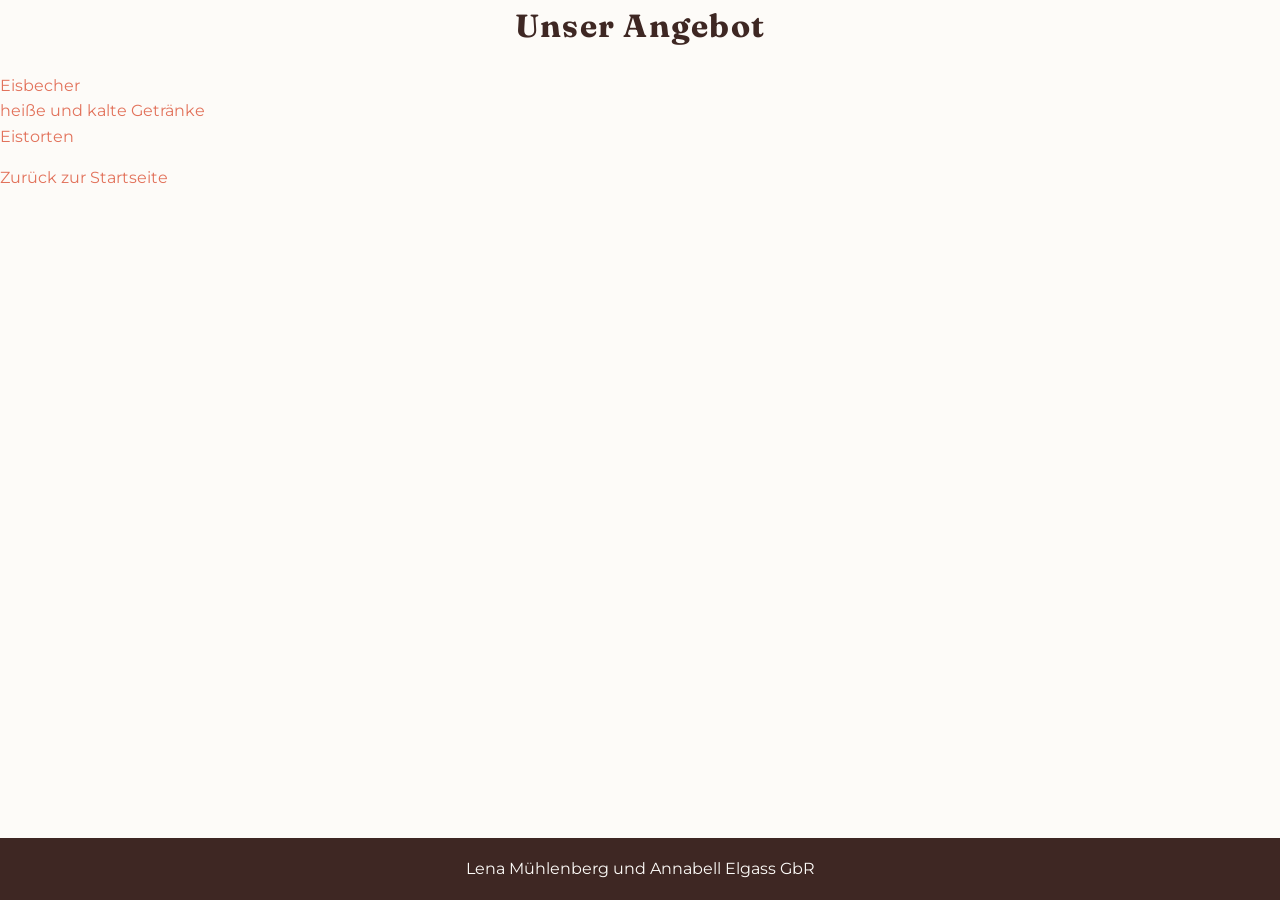
==== angebot.html @ 0abbcf3c "erster Stand der Website für das Eiscafe "Eis am Kreis"" ====
<!DOCTYPE html>
<html lang="de">
<head>
	<meta charset="UTF-8">
	<title>Eis am Kreis - Angebot</title>
	<link rel="stylesheet" href="style.css">
</head>

<body>
	<h1>Unser Angebot</h1>

	<a href="eisbecher.html">Eisbecher</a><br>
	<a href="getränke.html">heiße und kalte Getränke</a><br>
	<a href="eistorten.html">Eistorten</a><br>

	<p><a href="Website.html">Zurück zur Startseite</a></p>

	<footer>
		Lena Mühlenberg und Annabell Elgass GbR <br>
	</footer>
</body>
</html>
---- style.css ----
/* Import Google Fonts for modern font */
@import url('https://fonts.googleapis.com/css2?family=Fraunces:wght@400;500;700&family=Montserrat:wght@300;400;500;600;700&display=swap');

:root {
    --pistachio: #98FB98;
    --terracotta: #E2725B;
    --golden-honey: #FFD700;
    --dark-chocolate: #3E2723;
    --background-light: #FDFBF8;
}

/* Global styles */
* {
    box-sizing: border-box;
}

body {
    font-family: 'Montserrat', sans-serif;
    background-color: var(--background-light);
    color: var(--dark-chocolate);
    margin: 0;
    padding: 0;
    line-height: 1.6;
}

h1, h2, h3, h4 {
    font-family: 'Fraunces', serif;
    letter-spacing: 0.04em;
    margin-top: 0;
    color: var(--dark-chocolate);
    text-align: center;
}

p, li, a, span, div {
    font-family: 'Montserrat', sans-serif;
}

a {
    color: var(--terracotta);
    text-decoration: none;
}

a:hover {
    color: var(--golden-honey);
}

/* Color blocking sections */
.section-pistachio,
.section-terracotta,
.section-light {
    width: 100%;
    padding: 60px 20px;
}

.section-pistachio {
    background-color: var(--pistachio);
    color: var(--dark-chocolate);
}

.section-terracotta {
    background-color: var(--terracotta);
    color: #ffffff;
}

.section-light {
    background-color: var(--background-light);
    color: var(--dark-chocolate);
}

.section-pistachio h1,
.section-terracotta h1,
.section-light h1,
.section-pistachio h2,
.section-terracotta h2,
.section-light h2,
.section-pistachio h3,
.section-terracotta h3,
.section-light h3 {
    color: inherit;
}

/* Dropdown menu styles */
.dropdown {
    position: fixed;
    top: 20px;
    right: 20px;
    z-index: 1000;
}

.dropbtn {
    background-color: var(--background-light);
    color: var(--dark-chocolate);
    padding: 10px;
    font-size: 16px;
    border: 2px solid var(--terracotta);
    border-radius: 8px;
    cursor: pointer;
    font-family: 'Montserrat', sans-serif;
    display: flex;
    flex-direction: column;
    align-items: center;
    justify-content: center;
}

.dropbtn span {
    display: block;
    width: 20px;
    height: 2px;
    background-color: var(--dark-chocolate);
    margin: 3px 0;
    transition: 0.3s;
}

.dropbtn:hover {
    background-color: #fff6d9;
}

.dropdown-content {
    position: absolute;
    right: 100%;
    top: 0;
    background-color: var(--background-light);
    min-width: 180px;
    box-shadow: 0px 8px 16px rgba(0,0,0,0.2);
    z-index: 1;
    border-radius: 8px;
    border: 1px solid var(--terracotta);
    opacity: 0;
    transform: translateX(100%);
    transition: all 0.3s ease;
    pointer-events: none;
}

.dropdown-content a {
    color: var(--dark-chocolate);
    padding: 12px 16px;
    text-decoration: none;
    display: block;
    border-bottom: 1px solid #ffd7b7;
}

.dropdown-content a:first-child {
    border-radius: 8px 8px 0 0;
}

.dropdown-content a:last-child {
    border-radius: 0 0 8px 8px;
    border-bottom: none;
}

.dropdown-content a:hover {
    background-color: #fff7c4;
}

.dropdown:hover .dropdown-content {
    opacity: 1;
    transform: translateX(0);
    pointer-events: auto;
}

footer {
    background-color: var(--dark-chocolate);
    color: #FDFBF8;
    text-align: center;
    padding: 18px 10px;
    position: fixed;
    bottom: 0;
    width: 100%;
}
</content>
<parameter name="filePath">/Users/leo/Desktop/html lernen/style.css
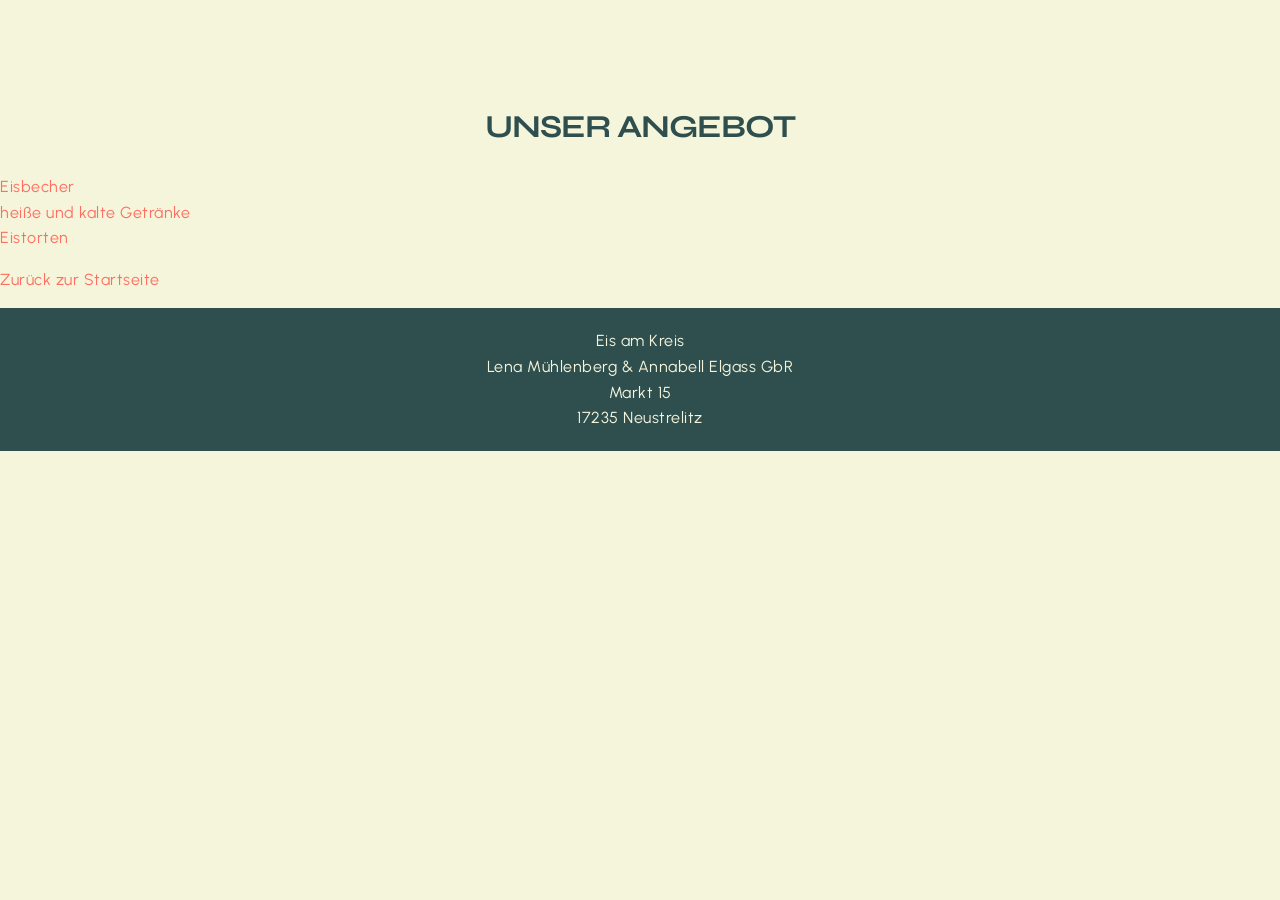
==== commit 5fb252ec: "small changes" ====
--- a/angebot.html
+++ b/angebot.html
@@ -16,7 +16,10 @@
 	<p><a href="Website.html">Zurück zur Startseite</a></p>
 
 	<footer>
-		Lena Mühlenberg und Annabell Elgass GbR <br>
+	Eis am Kreis<br>
+	Lena Mühlenberg & Annabell Elgass GbR <br>
+	Markt 15 <br>
+	17235 Neustrelitz <br>
 	</footer>
 </body>
 </html>
--- a/style.css
+++ b/style.css
@@ -1,171 +1,268 @@
 /* Import Google Fonts for modern font */
-@import url('https://fonts.googleapis.com/css2?family=Fraunces:wght@400;500;700&family=Montserrat:wght@300;400;500;600;700&display=swap');
+@import url('https://fonts.googleapis.com/css2?family=Syne:wght@400;500;600;700&family=Urbanist:wght@300;400;500;600;700&display=swap');
 
 :root {
-    --pistachio: #98FB98;
-    --terracotta: #E2725B;
-    --golden-honey: #FFD700;
-    --dark-chocolate: #3E2723;
-    --background-light: #FDFBF8;
-}
-
-/* Global styles */
+    --electric-coral: #FF6F61;
+    --oat-milk: #F5F5DC;
+    --charcoal-teal: #2F4F4F;
+    --icy-blue: #D1E8E2;
+}
+
 * {
     box-sizing: border-box;
 }
 
+html {
+    min-height: 100%;
+}
+
 body {
-    font-family: 'Montserrat', sans-serif;
-    background-color: var(--background-light);
-    color: var(--dark-chocolate);
+    font-family: 'Urbanist', sans-serif;
+    background-color: var(--oat-milk);
+    color: var(--charcoal-teal);
     margin: 0;
     padding: 0;
+    padding-top: 80px;
     line-height: 1.6;
-}
-
-h1, h2, h3, h4 {
-    font-family: 'Fraunces', serif;
-    letter-spacing: 0.04em;
-    margin-top: 0;
-    color: var(--dark-chocolate);
+    letter-spacing: 0.5px;
+}
+
+.page-main {
+    position: relative;
+}
+
+.section-1 {
+    width: 100%;
+    padding: 80px 40px;
+    margin: 0 0 60px;
+    background-color: var(--icy-blue);
+    color: var(--charcoal-teal);
+    position: relative;
+    z-index: 5;
+}
+
+.page-layout {
+    display: grid;
+    grid-template-columns: minmax(320px, 45%) minmax(320px, 55%);
+    align-items: start;
+    column-gap: 0;
+}
+
+.hero-panel {
+    position: sticky;
+    top: 80px;
+    align-self: start;
+    min-height: calc(100vh - 80px);
+    background-image: url('eisladen.jpeg');
+    background-size: cover;
+    background-position: center 50%;
+    background-repeat: no-repeat;
+}
+
+.page-content {
+    padding: 40px;
+}
+
+.section-2,
+.section-3 {
+    position: relative;
+    z-index: 2;
+    margin: 40px 0 0;
+    width: calc(100% + 40px);
+    margin-left: -40px;
+    padding: 80px 40px;
+    box-shadow: 0 20px 45px rgba(0, 0, 0, 0.08);
+}
+
+.section-2 {
+    background-color: rgba(245, 245, 220, 0.88);
+    color: var(--charcoal-teal);
+}
+
+.section-3 {
+    background-color: rgba(255, 111, 97, 0.92);
+    color: #ffffff;
+}
+
+@media (max-width: 900px) {
+    .page-layout {
+        grid-template-columns: 1fr;
+    }
+
+    .hero-panel {
+        position: relative;
+        top: 0;
+        min-height: 360px;
+    }
+
+    .page-content {
+        padding: 20px;
+    }
+
+    .section-2,
+    .section-3 {
+        width: 100%;
+        margin-left: 0;
+    }
+}
+
+@media (max-width: 900px) {
+    .page-layout {
+        grid-template-columns: 1fr;
+    }
+
+    .hero-panel {
+        position: relative;
+        top: 0;
+        min-height: 360px;
+    }
+
+    .page-content {
+        padding: 20px;
+    }
+}
+
+.top-nav {
+    position: fixed;
+    top: 0;
+    left: 0;
+    width: 100%;
+    display: grid;
+    grid-template-columns: minmax(180px, 1fr) auto minmax(180px, 1fr);
+    align-items: center;
+    column-gap: 20px;
+    padding: 16px 24px;
+    background-color: var(--oat-milk);
+    border-bottom: 1px solid var(--charcoal-teal);
+    z-index: 10000;
+}
+
+.top-nav .logo {
+    font-family: 'Syne', sans-serif;
+    font-weight: 700;
+    font-size: 36px;
+    color: var(--charcoal-teal);
+    text-decoration: none;
+    justify-self: center;
+}
+
+.top-nav nav {
+    display: flex;
+    gap: 20px;
+}
+
+.top-nav .nav-left {
+    justify-self: center;
+}
+
+.top-nav .nav-right {
+    justify-self: center;
+}
+
+.top-nav nav.nav-left,
+.top-nav nav.nav-right {
+    justify-content: center;
+    min-width: 180px;
+}
+
+.top-nav .nav-item {
+    color: var(--charcoal-teal);
+    font-family: 'Urbanist', sans-serif;
+    text-transform: uppercase;
+    letter-spacing: 0.5px;
+    text-decoration: none;
+    font-weight: 600;
+}
+
+.top-nav .nav-item:hover {
+    color: var(--electric-coral);
+}
+
+h1, h2 {
+    font-family: 'Syne', sans-serif;
+    text-transform: uppercase;
+    letter-spacing: -1px;
+    color: var(--charcoal-teal);
     text-align: center;
-}
-
-p, li, a, span, div {
-    font-family: 'Montserrat', sans-serif;
+    font-weight: 700;
+}
+
+h3 {
+    font-family: 'Urbanist', sans-serif;
+    letter-spacing: 0.5px;
+    color: var(--charcoal-teal);
+}
+
+p, li, span, div {
+    font-family: 'Urbanist', sans-serif;
+    letter-spacing: 0.5px;
 }
 
 a {
-    color: var(--terracotta);
+    color: var(--electric-coral);
     text-decoration: none;
 }
 
 a:hover {
-    color: var(--golden-honey);
-}
-
-/* Color blocking sections */
-.section-pistachio,
-.section-terracotta,
-.section-light {
-    width: 100%;
-    padding: 60px 20px;
-}
-
-.section-pistachio {
-    background-color: var(--pistachio);
-    color: var(--dark-chocolate);
-}
-
-.section-terracotta {
-    background-color: var(--terracotta);
+    color: var(--charcoal-teal);
+}
+
+.section-1 {
+    background-color: var(--oat-milk);
+    color: var(--charcoal-teal);
+    width: 100%;
+    padding: 80px 40px;
+    margin: 40px 0;
+}
+.section-2,
+.section-3 {
+    width: 100%;
+    padding: 80px 40px;
+    margin: 40px 0;
+}
+
+.section-2 {
+    background-color: var(--oat-milk);
+    color: var(--charcoal-teal);
+}
+
+.section-3 {
+    background-color: var(--electric-coral);
     color: #ffffff;
 }
 
-.section-light {
-    background-color: var(--background-light);
-    color: var(--dark-chocolate);
-}
-
-.section-pistachio h1,
-.section-terracotta h1,
-.section-light h1,
-.section-pistachio h2,
-.section-terracotta h2,
-.section-light h2,
-.section-pistachio h3,
-.section-terracotta h3,
-.section-light h3 {
+.section-1 {
+    background-color: var(--icy-blue);
+    color: var(--charcoal-teal);
+}
+
+.section-oat-milk h1,
+.section-electric-coral h1,
+.section-icy-blue h1,
+.section-oat-milk h2,
+.section-electric-coral h2,
+.section-icy-blue h2,
+.section-oat-milk h3,
+.section-electric-coral h3,
+.section-icy-blue h3 {
     color: inherit;
 }
 
-/* Dropdown menu styles */
-.dropdown {
-    position: fixed;
-    top: 20px;
-    right: 20px;
-    z-index: 1000;
-}
-
-.dropbtn {
-    background-color: var(--background-light);
-    color: var(--dark-chocolate);
-    padding: 10px;
-    font-size: 16px;
-    border: 2px solid var(--terracotta);
-    border-radius: 8px;
-    cursor: pointer;
-    font-family: 'Montserrat', sans-serif;
-    display: flex;
-    flex-direction: column;
-    align-items: center;
-    justify-content: center;
-}
-
-.dropbtn span {
-    display: block;
-    width: 20px;
-    height: 2px;
-    background-color: var(--dark-chocolate);
-    margin: 3px 0;
-    transition: 0.3s;
-}
-
-.dropbtn:hover {
-    background-color: #fff6d9;
-}
-
-.dropdown-content {
-    position: absolute;
-    right: 100%;
-    top: 0;
-    background-color: var(--background-light);
-    min-width: 180px;
-    box-shadow: 0px 8px 16px rgba(0,0,0,0.2);
-    z-index: 1;
-    border-radius: 8px;
-    border: 1px solid var(--terracotta);
-    opacity: 0;
-    transform: translateX(100%);
-    transition: all 0.3s ease;
-    pointer-events: none;
-}
-
-.dropdown-content a {
-    color: var(--dark-chocolate);
-    padding: 12px 16px;
-    text-decoration: none;
-    display: block;
-    border-bottom: 1px solid #ffd7b7;
-}
-
-.dropdown-content a:first-child {
-    border-radius: 8px 8px 0 0;
-}
-
-.dropdown-content a:last-child {
-    border-radius: 0 0 8px 8px;
-    border-bottom: none;
-}
-
-.dropdown-content a:hover {
-    background-color: #fff7c4;
-}
-
-.dropdown:hover .dropdown-content {
-    opacity: 1;
-    transform: translateX(0);
-    pointer-events: auto;
-}
-
+/* Remove rounded corners for Urban Gelato */
+.section-1,
+.section-2,
+.section-3,
 footer {
-    background-color: var(--dark-chocolate);
-    color: #FDFBF8;
+    border-radius: 0;
+}
+
+/* Footer styles */
+footer {
+    background-color: var(--charcoal-teal);
+    color: var(--oat-milk);
     text-align: center;
-    padding: 18px 10px;
-    position: fixed;
+    padding: 20px 10px;
+    position: static;
     bottom: 0;
     width: 100%;
 }
-</content>
-<parameter name="filePath">/Users/leo/Desktop/html lernen/style.css
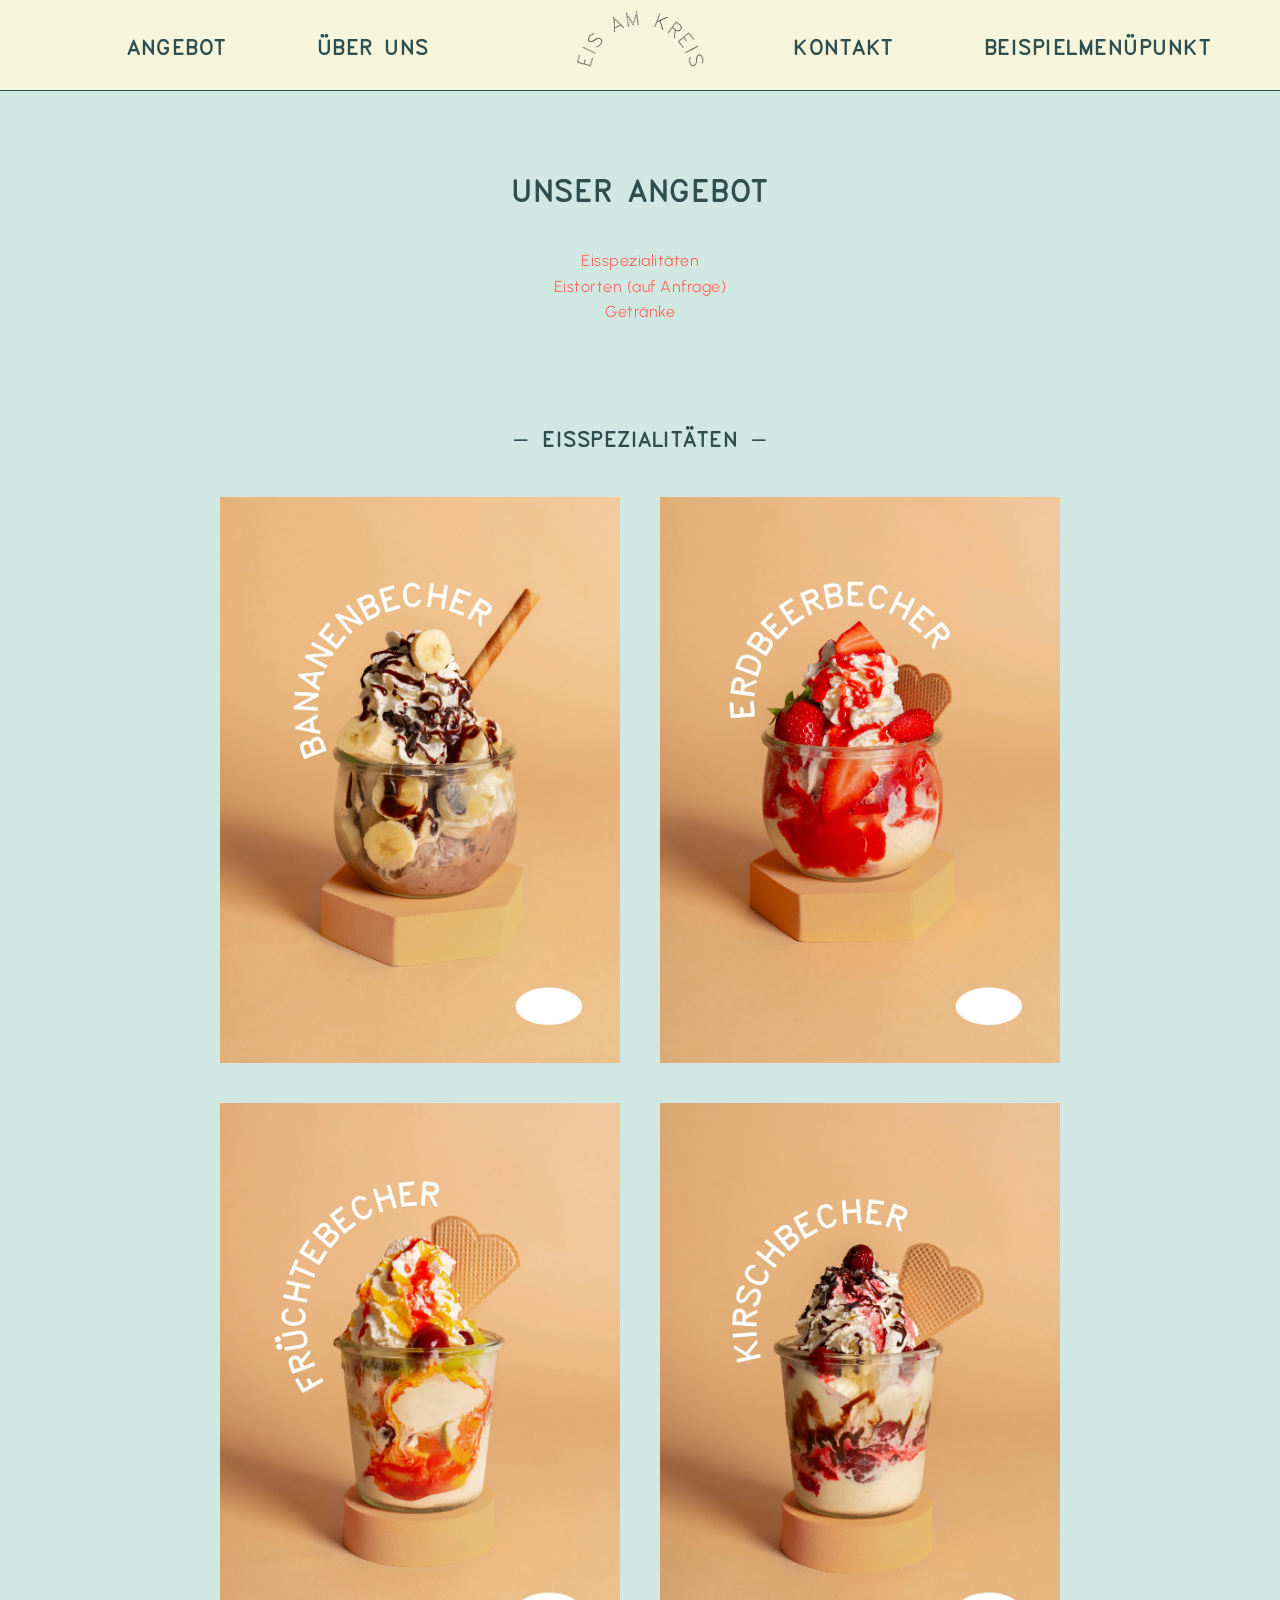
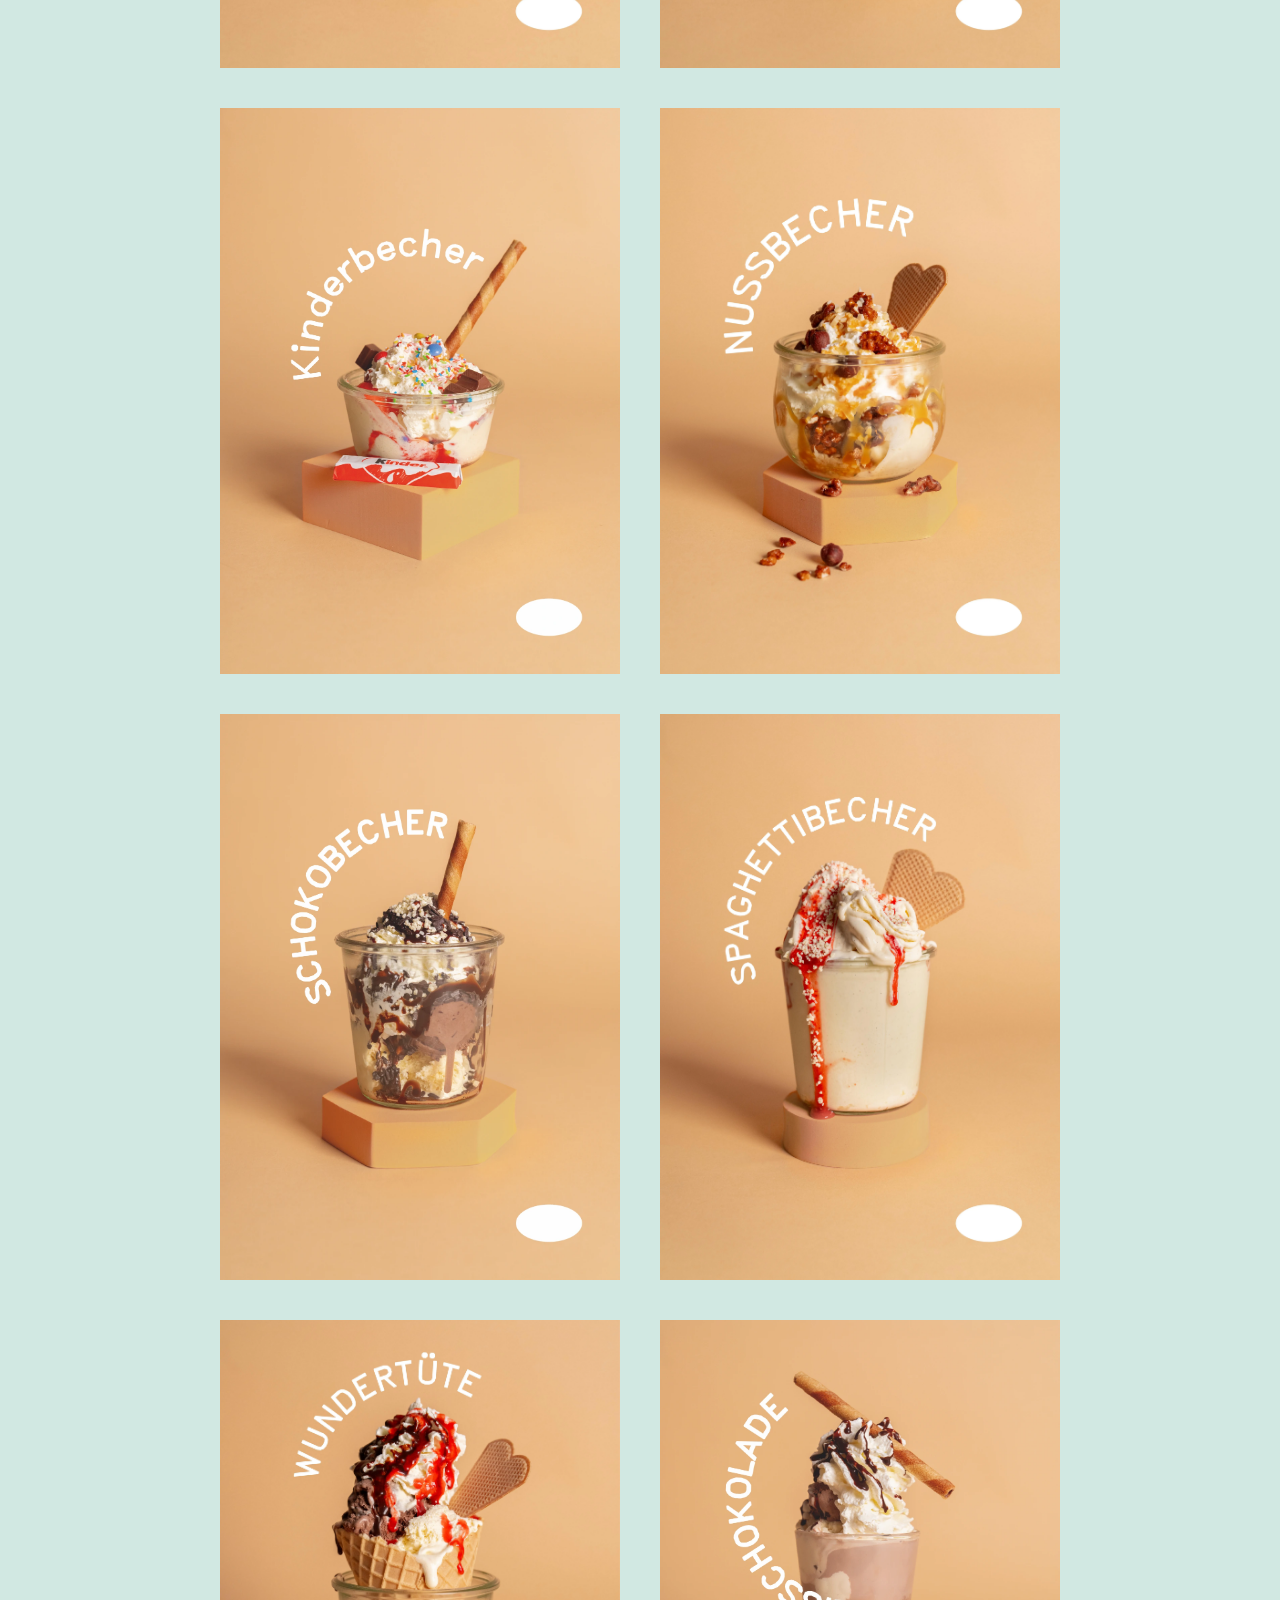
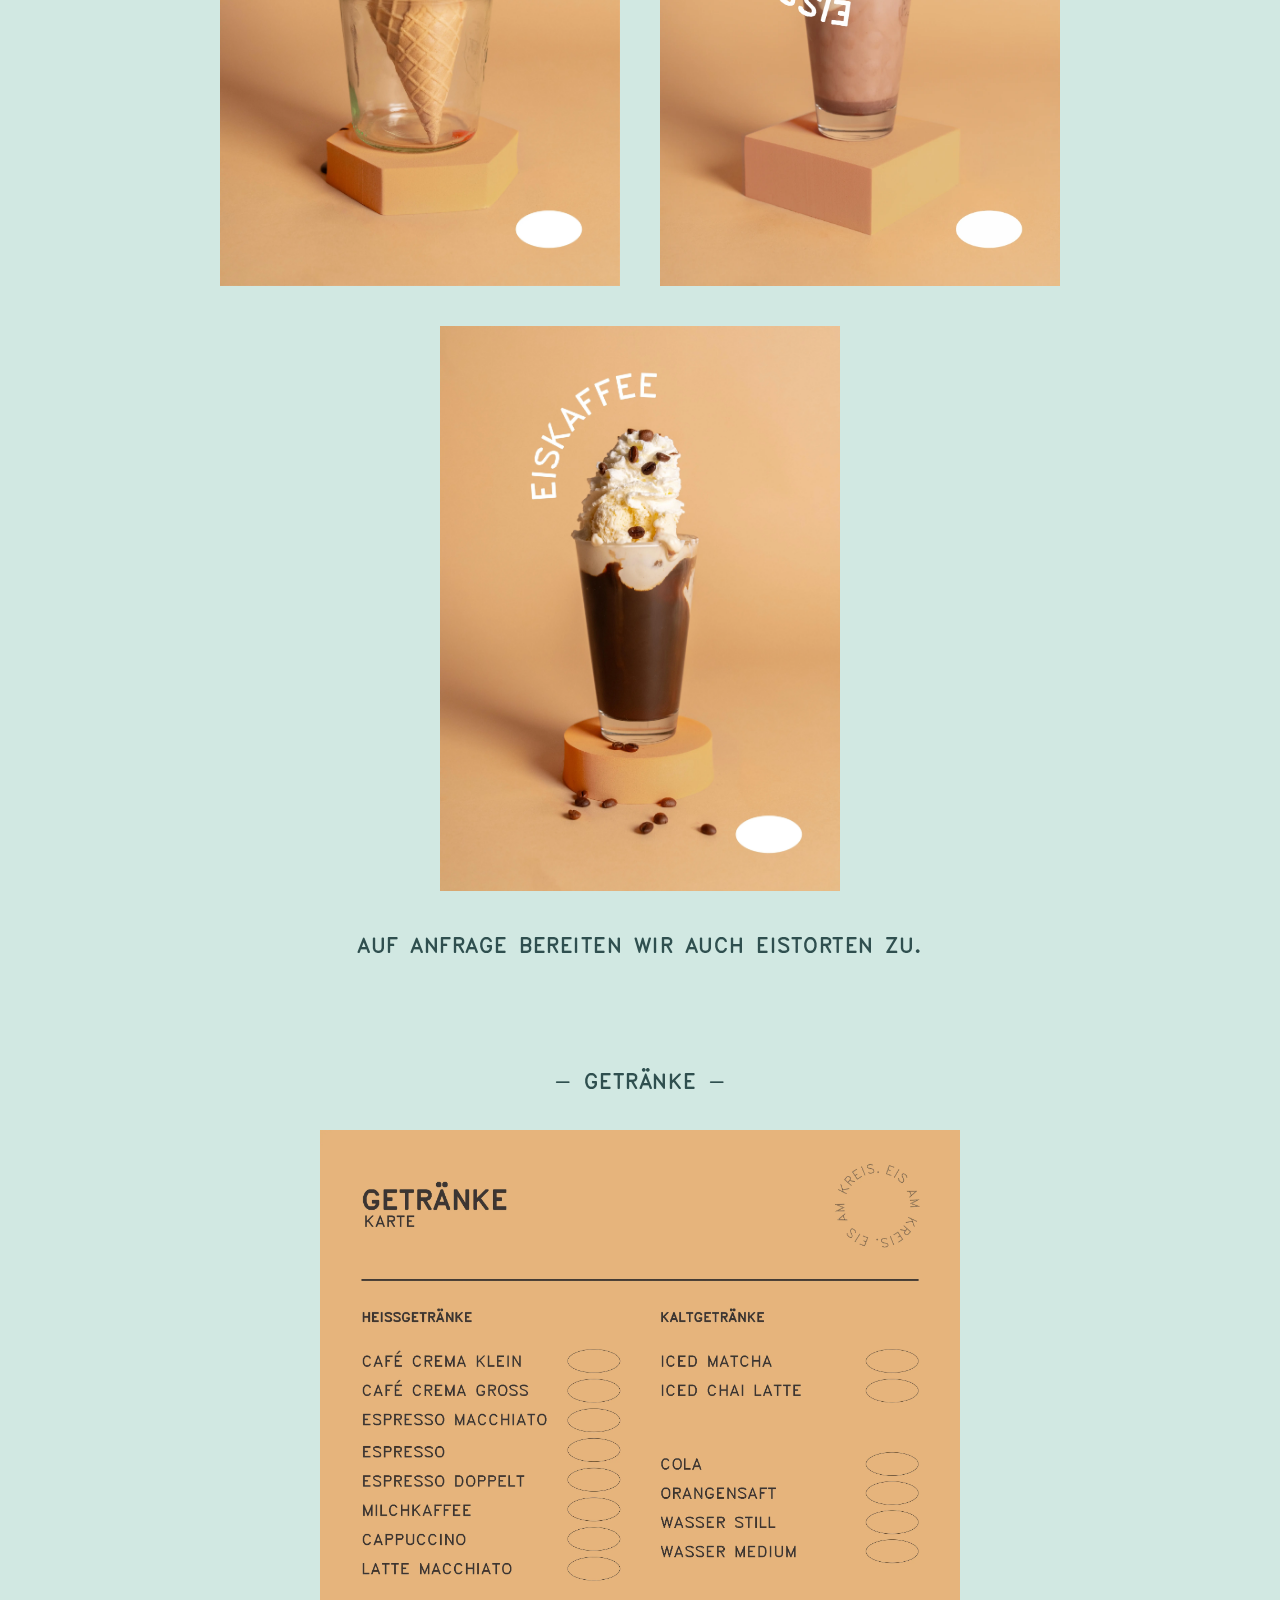
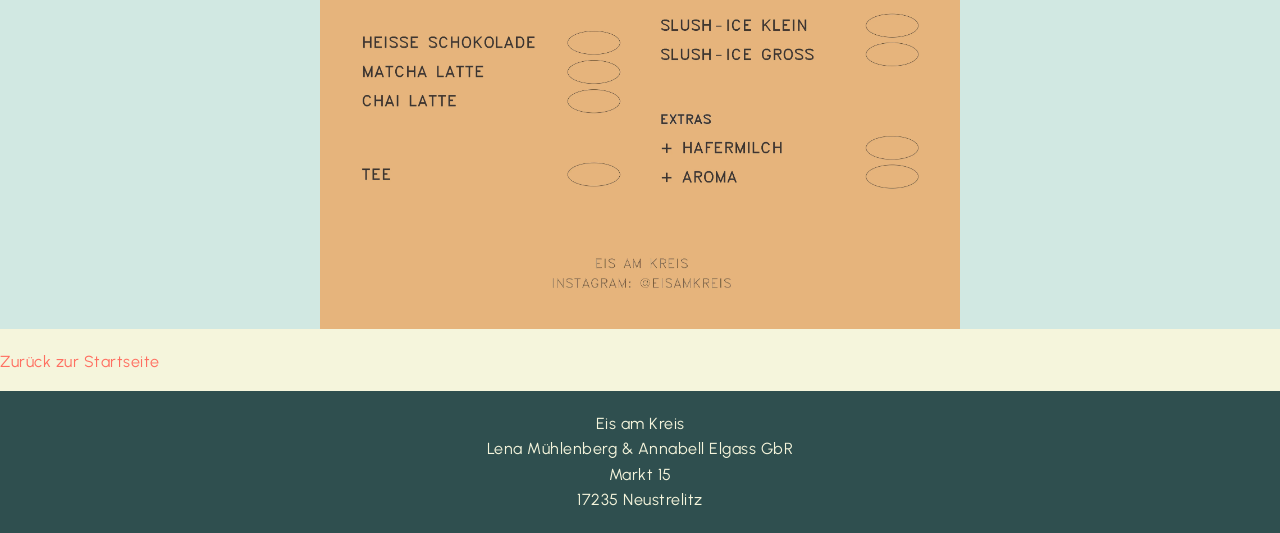
==== commit 8c814d15: "Logo in Nav-Leiste, Schriftart an Angebotsbilder angepasst, Angebotsseite mit Bildern gefüllt" ====
--- a/angebot.html
+++ b/angebot.html
@@ -1,25 +1,117 @@
-<!DOCTYPE html>
+<!doctype html>
 <html lang="de">
-<head>
-	<meta charset="UTF-8">
-	<title>Eis am Kreis - Angebot</title>
-	<link rel="stylesheet" href="style.css">
-</head>
+  <head>
+    <meta charset="UTF-8" />
+    <title>Eis am Kreis - Angebot</title>
+    <link rel="stylesheet" href="style.css" />
+  </head>
 
-<body>
-	<h1>Unser Angebot</h1>
+  <body>
+    <header class="top-nav">
+      <nav class="nav-left">
+        <a class="nav-item" href="angebot.html">Angebot</a>
+        <a class="nav-item" href="über uns.html">Über uns</a>
+      </nav>
+      <a class="logo" href="index.html">
+        <img
+          class="navlogo"
+          src="Dateien EisamKreis/modernesLogo-transparent-schwarz.png"
+          alt="Eis am Kreis Logo"
+        />
+      </a>
+      <nav class="nav-right">
+        <a class="nav-item" href="kontakt.html">Kontakt</a>
+        <a class="nav-item" href="#">Beispielmenüpunkt</a>
+      </nav>
+    </header>
+    <main class="page-main">
+      <div class="angebot-container">
+        <div class="liste-angebote">
+          <h1>Unser Angebot</h1>
+          <ul >
+            <li><a href="#eisspezialitäten">Eisspezialitäten</a></li>
+            <li><a href="#eistorten">Eistorten (auf Anfrage)</a></li>
+            <li><a href="#getränke">Getränke</a></li>
+          </ul>
+        </div>
 
-	<a href="eisbecher.html">Eisbecher</a><br>
-	<a href="getränke.html">heiße und kalte Getränke</a><br>
-	<a href="eistorten.html">Eistorten</a><br>
+        <section class="section-eisbecher">
+          <h3 id="eisspezialitäten">- Eisspezialitäten -</h3>
+          <div class="eisbecher-container">
+            <img
+              class="EisbecherBilder"
+              src="Dateien EisamKreis/bananenbecher.webp"
+              alt="Bananenbecher"
+            />
+            <img
+              class="EisbecherBilder"
+              src="Dateien EisamKreis/erdbeerbecher.webp"
+              alt="Erdbeerbecher"
+            />
+            <img
+              class="EisbecherBilder"
+              src="Dateien EisamKreis/früchtebecher.webp"
+              alt="Früchtebecher"
+            />
+            <img
+              class="EisbecherBilder"
+              src="Dateien EisamKreis/kirschbecher-2.webp"
+              alt="Kirschbecher"
+            />
+            <img
+              class="EisbecherBilder"
+              src="Dateien EisamKreis/kinderbecher-2.webp"
+              alt="Kinderbecher"
+            />
+            <img
+              class="EisbecherBilder"
+              src="Dateien EisamKreis/nussbecher.webp"
+              alt="Nussbecher"
+            />
+            <img
+              class="EisbecherBilder"
+              src="Dateien EisamKreis/schokobecher.webp"
+              alt="Schokobecher"
+            />
+            <img
+              class="EisbecherBilder"
+              src="Dateien EisamKreis/spaghettibecher.webp"
+              alt="Spaghetti-Becher"
+            />
+            <img
+              class="EisbecherBilder"
+              src="Dateien EisamKreis/wundertüte.webp"
+              alt="Wundertüte-Becher"
+            />
+            <img
+              class="EisbecherBilder"
+              src="Dateien EisamKreis/eisschokolade.webp"
+              alt="Eisschokolade"
+            />
+            <img
+              class="EisbecherBilder"
+              src="Dateien EisamKreis/eiskaffee.webp"
+              alt="Eiskaffee"
+            />
+          </div>
 
-	<p><a href="Website.html">Zurück zur Startseite</a></p>
+          <h3 id="eistorten">Auf Anfrage bereiten wir auch Eistorten zu.</h3>
+        </section>
 
-	<footer>
-	Eis am Kreis<br>
-	Lena Mühlenberg & Annabell Elgass GbR <br>
-	Markt 15 <br>
-	17235 Neustrelitz <br>
-	</footer>
-</body>
-</html>+        <section class="section-getränke">
+          <h3 id="getränke">- Getränke -</h3>
+          <img id="getränkekarte" src="Dateien EisamKreis/Getränkekarte.webp" alt="Getränkekarte" />
+        </section>
+      </div>
+
+      <p><a href="index.html">Zurück zur Startseite</a></p>
+
+      <footer>
+        Eis am Kreis<br />
+        Lena Mühlenberg & Annabell Elgass GbR <br />
+        Markt 15 <br />
+        17235 Neustrelitz <br />
+      </footer>
+    </main>
+  </body>
+</html>
--- a/style.css
+++ b/style.css
@@ -1,268 +1,309 @@
-/* Import Google Fonts for modern font */
-@import url('https://fonts.googleapis.com/css2?family=Syne:wght@400;500;600;700&family=Urbanist:wght@300;400;500;600;700&display=swap');
+/* Import Google Fonts */
+@import url("https://fonts.googleapis.com/css2?family=Syne:wght@400;500;600;700&family=Urbanist:wght@300;400;500;600;700&display=swap");
 
 :root {
-    --electric-coral: #FF6F61;
-    --oat-milk: #F5F5DC;
-    --charcoal-teal: #2F4F4F;
-    --icy-blue: #D1E8E2;
+  --electric-coral: #ff6f61;
+  --oat-milk: #f5f5dc;
+  --charcoal-teal: #2f4f4f;
+  --icy-blue: #d1e8e2;
 }
 
 * {
-    box-sizing: border-box;
+  box-sizing: border-box;
 }
 
 html {
-    min-height: 100%;
+  min-height: 100%;
+  scroll-behavior: smooth;
+}
+
+@font-face {
+  font-family: "Eisladenschrift";
+  src: url("Hershey-Noailles-Futura-Duplex-Bold.otf");
 }
 
 body {
-    font-family: 'Urbanist', sans-serif;
-    background-color: var(--oat-milk);
-    color: var(--charcoal-teal);
-    margin: 0;
-    padding: 0;
-    padding-top: 80px;
-    line-height: 1.6;
-    letter-spacing: 0.5px;
-}
-
+  font-family: "Urbanist", sans-serif;
+  background-color: var(--oat-milk);
+  color: var(--charcoal-teal);
+  margin: 0;
+  padding: 0;
+  padding-top: 80px;
+  line-height: 1.6;
+  letter-spacing: 0.5px;
+  min-height: 100vh;
+  display: flex;
+  flex-direction: column;
+}
+
+main {
+  flex-grow: 1;
+}
+
+/* ── Navigation ── */
+.top-nav {
+  position: fixed;
+  top: 0;
+  left: 0;
+  width: 100%;
+  display: grid;
+  grid-template-columns: minmax(180px, 1fr) auto minmax(180px, 1fr);
+  align-items: center;
+  column-gap: 20px;
+  padding: 10px 0 0 0;
+  background-color: var(--oat-milk);
+  border-bottom: 1px solid var(--charcoal-teal);
+  z-index: 10000;
+}
+
+.top-nav .logo {
+  font-family: "Eisladenschrift", "Syne", sans-serif;
+  font-weight: 700;
+  font-size: clamp(1.5rem, 4vw, 2.5rem);
+  color: var(--charcoal-teal);
+  text-decoration: none;
+  justify-self: center;
+}
+
+.navlogo {
+  max-width: 10vw;
+  height: auto;
+}
+
+.top-nav nav {
+  display: flex;
+  gap: 90px;
+}
+
+.top-nav .nav-left,
+.top-nav .nav-right {
+  justify-self: center;
+  justify-content: center;
+  min-width: 180px;
+}
+
+.top-nav .nav-item {
+  color: var(--charcoal-teal);
+  font-family: "Eisladenschrift", "Urbanist", sans-serif;
+  text-transform: uppercase;
+  letter-spacing: 0.5px;
+  text-decoration: none;
+  font-weight: 500;
+  font-size: clamp(0.8rem, 3vw, 1.6rem);
+}
+
+.top-nav .nav-item:hover {
+  color: var(--electric-coral);
+}
+
+/* ── Layout ── */
 .page-main {
-    position: relative;
-}
-
+  position: relative;
+}
+
+.page-layout {
+  display: grid;
+  grid-template-columns: minmax(320px, 45%) minmax(320px, 55%);
+  align-items: start;
+  column-gap: 0;
+}
+
+.hero-panel {
+  position: sticky;
+  top: 80px;
+  z-index: 1;
+  align-self: start;
+  min-height: calc(100vh - 80px);
+  background-image: url("Dateien EisamKreis/eisladen.webp");
+  background-size: cover;
+  background-position: center 50%;
+  background-repeat: no-repeat;
+}
+
+.page-content {
+  padding: 40px;
+}
+
+.angebot-container {
+  background-color: var(--icy-blue);
+  padding: 60px 0 0 0;
+}
+/* ── Sections ── */
 .section-1 {
-    width: 100%;
-    padding: 80px 40px;
-    margin: 0 0 60px;
-    background-color: var(--icy-blue);
-    color: var(--charcoal-teal);
-    position: relative;
-    z-index: 5;
-}
-
-.page-layout {
-    display: grid;
-    grid-template-columns: minmax(320px, 45%) minmax(320px, 55%);
-    align-items: start;
-    column-gap: 0;
-}
-
-.hero-panel {
-    position: sticky;
-    top: 80px;
-    align-self: start;
-    min-height: calc(100vh - 80px);
-    background-image: url('eisladen.jpeg');
-    background-size: cover;
-    background-position: center 50%;
-    background-repeat: no-repeat;
-}
-
-.page-content {
-    padding: 40px;
+  width: 100%;
+  padding: 70px 100px;
+  margin: 30px 0 60px;
+  background-color: var(--icy-blue);
+  color: var(--charcoal-teal);
 }
 
 .section-2,
 .section-3 {
+  position: relative;
+  z-index: 2;
+  width: calc(100% + 150px);
+  margin: 30px 0 0 -150px;
+  padding: 40px 40px;
+  box-shadow: 0 20px 45px rgba(0, 0, 0, 0.12);
+}
+
+.section-2 {
+  background-color: rgba(245, 245, 220, 0.97);
+  color: var(--charcoal-teal);
+}
+
+.section-3 {
+  background-color: rgba(255, 111, 97, 0.98);
+  color: #ffffff;
+}
+
+.section-eisbecher {
+  width: 100%;
+  padding: 40px;
+  margin: 30px 0;
+  background-color: var(--icy-blue);
+  color: var(--charcoal-teal);
+}
+
+.liste-angebote ul {
+  text-align: center;
+  list-style: none;
+  padding-left: 0;
+}
+
+#getränkekarte {
+  width: 100%;
+  max-width: 50vw;
+  height: auto;
+  display: block;
+  margin: 20px auto;
+}
+
+.eisbecher-container {
+  display: flex;
+  flex-wrap: wrap;
+  justify-content: center;
+  gap: 20px;
+  background-color: var(--icy-blue);
+}
+
+.EisbecherBilder {
+  width: 100%;
+  max-width: 400px;
+  height: auto;
+  margin: 10px 10px;
+}
+
+/* ── Typography ── */
+h1,
+h2 {
+  font-family: "Eisladenschrift", "Syne", sans-serif;
+  text-transform: uppercase;
+  font-size: clamp(1.8rem, 5vw, 2.3rem);
+  color: var(--charcoal-teal);
+  text-align: center;
+  font-weight: 1;
+}
+
+h3 {
+  font-family: "Eisladenschrift", "Urbanist", sans-serif;
+  text-transform: uppercase;
+  font-size: clamp(0.4rem, 4vw, 1.6rem);
+  color: var(--charcoal-teal);
+  text-align: center;
+  scroll-margin-top: 120px;
+}
+
+p,
+li,
+span,
+div {
+  font-family: "Urbanist", sans-serif;
+  letter-spacing: 0.5px;
+}
+
+a {
+  color: var(--electric-coral);
+  text-decoration: none;
+}
+
+a:hover {
+  color: var(--charcoal-teal);
+}
+
+/* ── Footer ── */
+footer {
+  background-color: var(--charcoal-teal);
+  color: var(--oat-milk);
+  text-align: center;
+  padding: 20px 10px;
+  width: 100%;
+}
+
+/* ── Responsive: Tablet ── */
+@media (max-width: 900px) {
+  .page-layout {
+    grid-template-columns: 1fr;
+  }
+
+  .hero-panel {
     position: relative;
-    z-index: 2;
-    margin: 40px 0 0;
-    width: calc(100% + 40px);
-    margin-left: -40px;
-    padding: 80px 40px;
-    box-shadow: 0 20px 45px rgba(0, 0, 0, 0.08);
-}
-
-.section-2 {
-    background-color: rgba(245, 245, 220, 0.88);
-    color: var(--charcoal-teal);
-}
-
-.section-3 {
-    background-color: rgba(255, 111, 97, 0.92);
-    color: #ffffff;
-}
-
-@media (max-width: 900px) {
-    .page-layout {
-        grid-template-columns: 1fr;
-    }
-
-    .hero-panel {
-        position: relative;
-        top: 0;
-        min-height: 360px;
-    }
-
-    .page-content {
-        padding: 20px;
-    }
-
-    .section-2,
-    .section-3 {
-        width: 100%;
-        margin-left: 0;
-    }
-}
-
-@media (max-width: 900px) {
-    .page-layout {
-        grid-template-columns: 1fr;
-    }
-
-    .hero-panel {
-        position: relative;
-        top: 0;
-        min-height: 360px;
-    }
-
-    .page-content {
-        padding: 20px;
-    }
-}
-
-.top-nav {
-    position: fixed;
     top: 0;
-    left: 0;
+    min-height: 360px;
+  }
+
+  .page-content {
+    padding: 20px;
+  }
+
+  .section-2,
+  .section-3 {
     width: 100%;
-    display: grid;
-    grid-template-columns: minmax(180px, 1fr) auto minmax(180px, 1fr);
-    align-items: center;
-    column-gap: 20px;
-    padding: 16px 24px;
-    background-color: var(--oat-milk);
-    border-bottom: 1px solid var(--charcoal-teal);
-    z-index: 10000;
-}
-
-.top-nav .logo {
-    font-family: 'Syne', sans-serif;
-    font-weight: 700;
-    font-size: 36px;
-    color: var(--charcoal-teal);
-    text-decoration: none;
+    margin-left: 0;
+  }
+}
+
+/* ── Responsive: Mobile ── */
+@media (max-width: 600px) {
+  /* Navigation klappt auf drei Zeilen: links | Logo | rechts → übereinander */
+  .top-nav {
+    grid-template-columns: 1fr;
+    grid-template-rows: auto auto auto;
+    justify-items: center;
+    row-gap: 8px;
+    padding: 12px 16px;
+  }
+
+  /* Logo zuerst */
+  .top-nav .logo {
+    order: -1;
+    font-size: 28px;
+  }
+
+  /* Beide Navs nebeneinander in einer Zeile, zentriert */
+  .top-nav .nav-left,
+  .top-nav .nav-right {
+    min-width: unset;
     justify-self: center;
-}
-
-.top-nav nav {
-    display: flex;
-    gap: 20px;
-}
-
-.top-nav .nav-left {
-    justify-self: center;
-}
-
-.top-nav .nav-right {
-    justify-self: center;
-}
-
-.top-nav nav.nav-left,
-.top-nav nav.nav-right {
+    flex-wrap: wrap;
+    justify-content: space-evenly;
+    gap: 12px 20px;
+  }
+
+  /* Alle Links gemeinsam in einer Zeile unter dem Logo */
+  .top-nav nav {
+    flex-wrap: wrap;
     justify-content: center;
-    min-width: 180px;
-}
-
-.top-nav .nav-item {
-    color: var(--charcoal-teal);
-    font-family: 'Urbanist', sans-serif;
-    text-transform: uppercase;
-    letter-spacing: 0.5px;
-    text-decoration: none;
-    font-weight: 600;
-}
-
-.top-nav .nav-item:hover {
-    color: var(--electric-coral);
-}
-
-h1, h2 {
-    font-family: 'Syne', sans-serif;
-    text-transform: uppercase;
-    letter-spacing: -1px;
-    color: var(--charcoal-teal);
-    text-align: center;
-    font-weight: 700;
-}
-
-h3 {
-    font-family: 'Urbanist', sans-serif;
-    letter-spacing: 0.5px;
-    color: var(--charcoal-teal);
-}
-
-p, li, span, div {
-    font-family: 'Urbanist', sans-serif;
-    letter-spacing: 0.5px;
-}
-
-a {
-    color: var(--electric-coral);
-    text-decoration: none;
-}
-
-a:hover {
-    color: var(--charcoal-teal);
-}
-
-.section-1 {
-    background-color: var(--oat-milk);
-    color: var(--charcoal-teal);
-    width: 100%;
-    padding: 80px 40px;
-    margin: 40px 0;
-}
-.section-2,
-.section-3 {
-    width: 100%;
-    padding: 80px 40px;
-    margin: 40px 0;
-}
-
-.section-2 {
-    background-color: var(--oat-milk);
-    color: var(--charcoal-teal);
-}
-
-.section-3 {
-    background-color: var(--electric-coral);
-    color: #ffffff;
-}
-
-.section-1 {
-    background-color: var(--icy-blue);
-    color: var(--charcoal-teal);
-}
-
-.section-oat-milk h1,
-.section-electric-coral h1,
-.section-icy-blue h1,
-.section-oat-milk h2,
-.section-electric-coral h2,
-.section-icy-blue h2,
-.section-oat-milk h3,
-.section-electric-coral h3,
-.section-icy-blue h3 {
-    color: inherit;
-}
-
-/* Remove rounded corners for Urban Gelato */
-.section-1,
-.section-2,
-.section-3,
-footer {
-    border-radius: 0;
-}
-
-/* Footer styles */
-footer {
-    background-color: var(--charcoal-teal);
-    color: var(--oat-milk);
-    text-align: center;
-    padding: 20px 10px;
-    position: static;
-    bottom: 0;
-    width: 100%;
-}
+    gap: 10px 20px;
+  }
+
+  /* Mehr Platz oben, weil die Nav jetzt höher ist */
+  body {
+    padding-top: 130px;
+  }
+
+  .section-1 {
+    padding: 40px 20px;
+    margin-bottom: 30px;
+  }
+}
